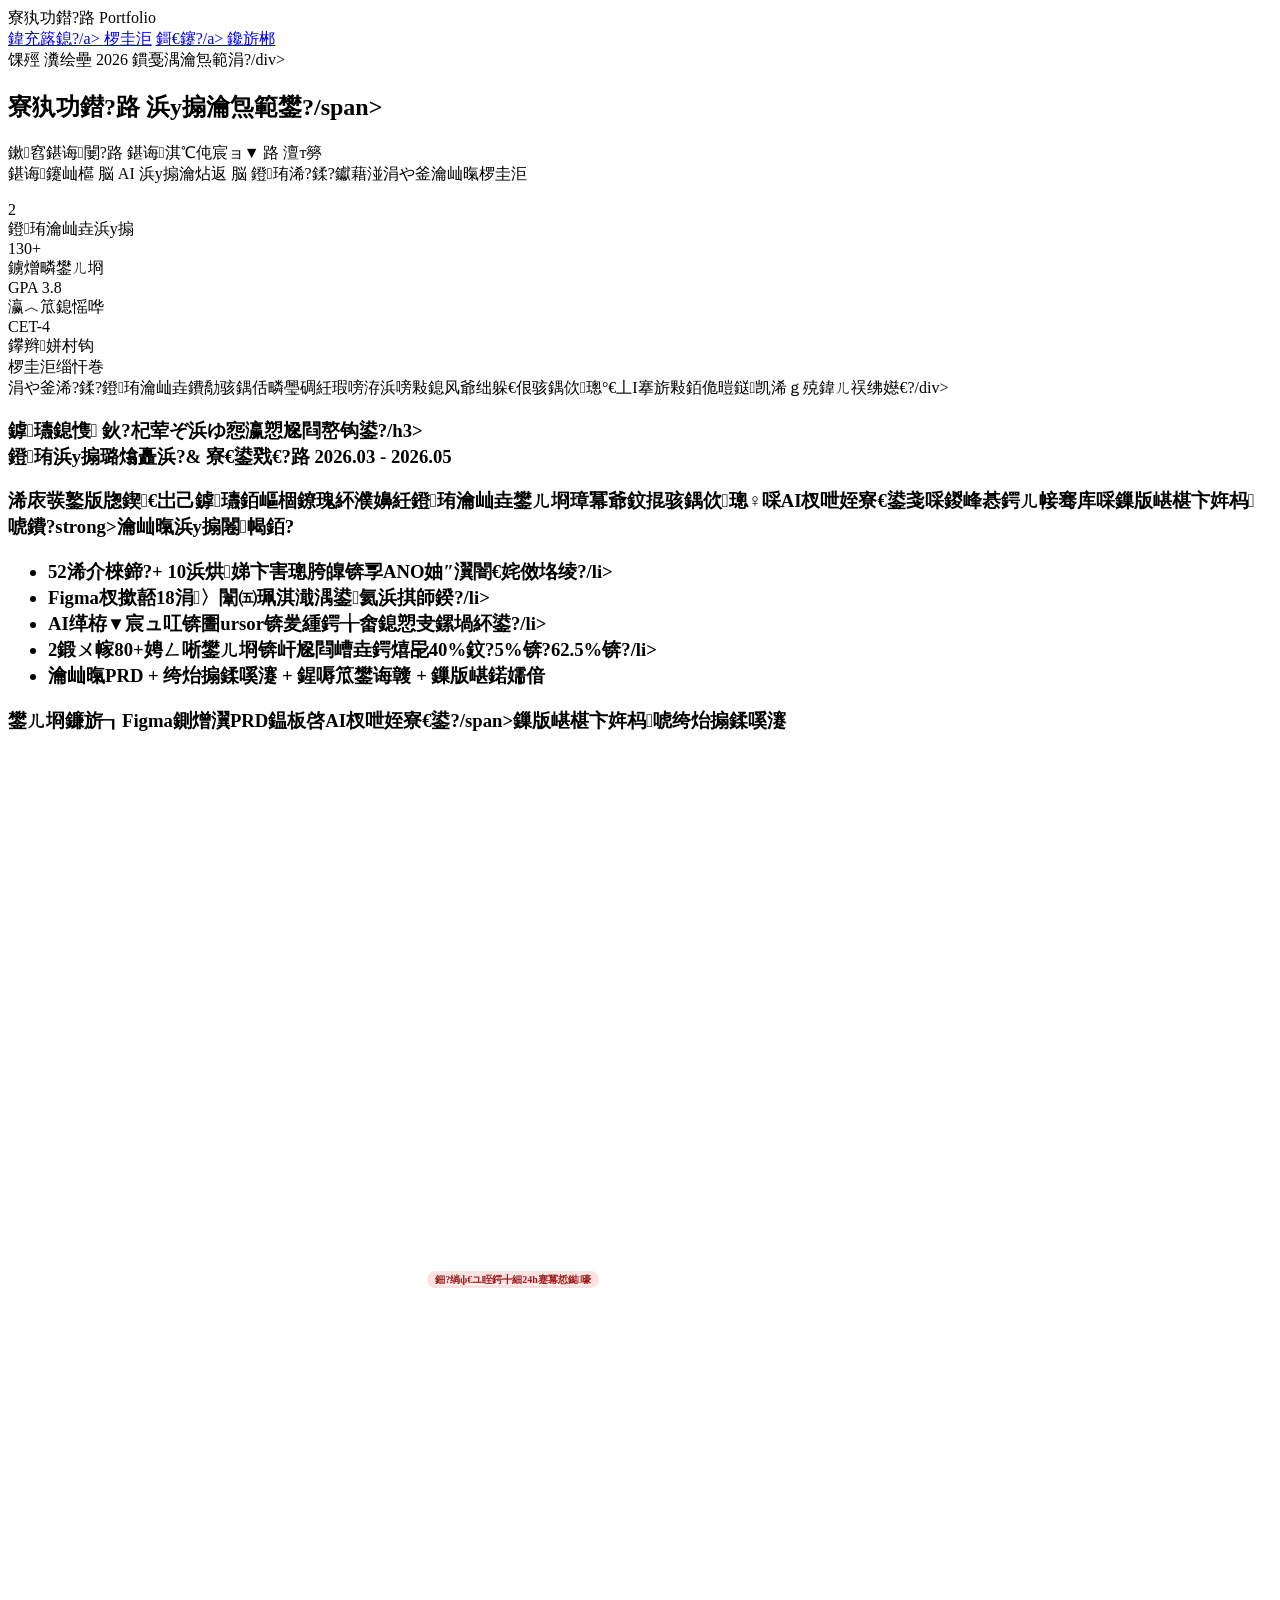
==== index.html @ b3fa6819 "Add index.html" ====
<!DOCTYPE html>
<html lang="zh-CN">
<head>
<meta charset="UTF-8">
<meta name="viewport" content="width=device-width, initial-scale=1.0">
<meta name="description" content="寮犱功鐟?路 浜у搧瀹炰範鐢熶綔鍝侀泦銆傚尰瀛︿俊鎭伐绋?脳 AI浜у搧瀹炶返锛氭惌瀛愭垚琛?+ 蹇冭娊涓や釜瀹屾暣椤圭洰銆? />
<title>寮犱功鐟?路 浜у搧浣滃搧闆?/title>
<style>
  :root {
    --c-primary: #4ECDC4;
    --c-primary-dark: #2B9E8F;
    --c-accent: #FF6B6B;
    --c-purple: #6C5CE7;
    --c-text: #1A1A2E;
    --c-muted: #6B7280;
    --c-bg: #FAFBFC;
    --c-white: #FFFFFF;
    --c-border: #E5E7EB;
    --c-card: #FFFFFF;
    --shadow-sm: 0 1px 3px rgba(0,0,0,.06);
    --shadow: 0 4px 20px rgba(0,0,0,.08);
    --shadow-lg: 0 12px 48px rgba(0,0,0,.12);
    --radius: 16px;
    --radius-sm: 10px;
    --font: "PingFang SC","Microsoft YaHei","Hiragino Sans GB",-apple-system,sans-serif;
    --max-w: 1040px;
  }
  * { margin:0; padding:0; box-sizing:border-box; }
  html { scroll-behavior:smooth; }
  body { font-family:var(--font); color:var(--c-text); background:var(--c-bg); line-height:1.6; }
  a { color:inherit; text-decoration:none; }

  /* ===== Nav ===== */
  nav {
    position:fixed; top:0; left:0; right:0; z-index:100;
    background:rgba(255,255,255,.85); backdrop-filter:blur(12px);
    border-bottom:1px solid var(--c-border);
  }
  .nav-inner {
    max-width:var(--max-w); margin:0 auto;
    display:flex; align-items:center; justify-content:space-between;
    padding:14px 24px;
  }
  .nav-brand { font-size:18px; font-weight:700; color:var(--c-primary-dark); }
  .nav-links { display:flex; gap:24px; font-size:14px; }
  .nav-links a { color:var(--c-muted); transition:color .2s; }
  .nav-links a:hover { color:var(--c-text); }

  /* ===== Hero ===== */
  .hero {
    padding:120px 24px 60px; text-align:center; max-width:var(--max-w); margin:0 auto;
  }
  .hero-badge {
    display:inline-block; background:#E8FAF6; color:var(--c-primary-dark);
    padding:4px 14px; border-radius:20px; font-size:13px; font-weight:500; margin-bottom:16px;
  }
  .hero h1 { font-size:40px; font-weight:800; letter-spacing:1px; }
  .hero h1 span { color:var(--c-primary-dark); }
  .hero .tagline { font-size:17px; color:var(--c-muted); margin-top:10px; max-width:560px; margin-inline:auto; }
  .hero-stats { display:flex; justify-content:center; gap:40px; margin-top:28px; flex-wrap:wrap; }
  .hero-stat { text-align:center; }
  .hero-stat .num { font-size:28px; font-weight:800; color:var(--c-primary-dark); }
  .hero-stat .label { font-size:12px; color:var(--c-muted); }

  /* ===== Section ===== */
  .section { max-width:var(--max-w); margin:0 auto; padding:40px 24px; }
  .section-title { font-size:26px; font-weight:800; margin-bottom:8px; }
  .section-sub { font-size:15px; color:var(--c-muted); margin-bottom:28px; }

  /* ===== Project Cards ===== */
  .project-card {
    background:var(--c-card); border-radius:var(--radius); box-shadow:var(--shadow);
    padding:36px; margin-bottom:36px; border:1px solid var(--c-border);
    display:grid; grid-template-columns:1fr 1fr; gap:32px; align-items:center;
  }
  .project-card.reverse { direction:rtl; }
  .project-card.reverse .project-text { direction:ltr; }
  .project-text h3 { font-size:22px; font-weight:700; margin-bottom:6px; }
  .project-text .role { font-size:13px; color:var(--c-muted); margin-bottom:14px; }
  .project-text .desc { font-size:14px; color:var(--c-text); margin-bottom:14px; line-height:1.7; }
  .project-text .highlights { list-style:none; }
  .project-text .highlights li {
    font-size:13px; margin-bottom:6px; padding-left:18px;
    position:relative; color:#444;
  }
  .project-text .highlights li::before { content:"鈻?; position:absolute; left:0; color:var(--c-primary); }

  .project-tags { display:flex; gap:6px; flex-wrap:wrap; margin-top:14px; }
  .tag {
    padding:3px 10px; border-radius:6px; font-size:11px; font-weight:500;
    background:#E8FAF6; color:var(--c-primary-dark);
  }
  .tag.purple { background:#F0EEFF; color:var(--c-purple); }

  /* ===== Project Visual (CSS Mockup) ===== */
  .project-visual {
    display:flex; justify-content:center; align-items:center;
  }
  /* Phone mockup */
  .phone {
    width:220px; height:440px; border-radius:28px;
    border:3px solid #333; background:#fff;
    position:relative; overflow:hidden;
    box-shadow:var(--shadow-lg);
  }
  .phone::before {
    content:""; position:absolute; top:8px; left:50%; transform:translateX(-50%);
    width:60px; height:6px; border-radius:3px; background:#333; z-index:2;
  }
  .phone-screen { padding:30px 16px 16px; height:100%; display:flex; flex-direction:column; }
  .phone-app-name { font-size:13px; font-weight:700; text-align:center; margin-bottom:10px; }
  .phone-card {
    background:#f5f5f5; border-radius:10px; padding:12px; margin-bottom:8px;
    font-size:10px; line-height:1.4;
  }
  .phone-card .ph-title { font-weight:700; font-size:11px; }
  .phone-card .ph-meta { color:#888; font-size:9px; }
  .phone-btn {
    display:block; width:100%; text-align:center; padding:8px; border-radius:8px;
    font-size:11px; font-weight:600; margin-top:6px;
    background:var(--c-primary); color:#fff;
  }
  .phone-btn.purple-bg { background:var(--c-purple); }

  /* 蹇冭娊 visual */
  .chat-mockup {
    width:280px; height:420px; border-radius:20px;
    border:2px solid #E5E7EB; background:#F9FAFB;
    padding:16px; overflow:hidden;
    box-shadow:var(--shadow-lg);
  }
  .chat-msg {
    max-width:80%; padding:8px 12px; border-radius:12px; font-size:11px;
    margin-bottom:8px; line-height:1.5;
  }
  .chat-msg.bot { background:#fff; border:1px solid #E5E7EB; border-bottom-left-radius:2px; }
  .chat-msg.user { background:var(--c-purple); color:#fff; margin-left:auto; border-bottom-right-radius:2px; }
  .chat-msg .bold { font-weight:600; }

  /* ===== Timeline ===== */
  .timeline { position:relative; padding-left:32px; }
  .timeline::before {
    content:""; position:absolute; left:8px; top:0; bottom:0;
    width:2px; background:var(--c-border);
  }
  .tl-item { position:relative; margin-bottom:24px; }
  .tl-item::before {
    content:""; position:absolute; left:-27px; top:4px;
    width:12px; height:12px; border-radius:50%;
    background:var(--c-primary); border:2px solid #fff;
    box-shadow:0 0 0 2px var(--c-primary);
  }
  .tl-item h4 { font-size:15px; font-weight:700; }
  .tl-item .tl-date { font-size:12px; color:var(--c-muted); }
  .tl-item p { font-size:13px; margin-top:4px; }

  /* ===== Skills Grid ===== */
  .skills-grid {
    display:grid; grid-template-columns:repeat(auto-fit, minmax(220px,1fr)); gap:16px;
  }
  .skill-card {
    background:var(--c-card); border-radius:var(--radius-sm); padding:20px;
    border:1px solid var(--c-border); box-shadow:var(--shadow-sm);
  }
  .skill-card h4 { font-size:14px; font-weight:700; margin-bottom:8px; }
  .skill-card p { font-size:12px; color:var(--c-muted); }

  /* ===== Contact ===== */
  .contact-bar {
    display:flex; justify-content:center; gap:32px; flex-wrap:wrap;
    padding:28px 24px; background:var(--c-white); border-radius:var(--radius);
    border:1px solid var(--c-border); box-shadow:var(--shadow-sm);
  }
  .contact-item { text-align:center; }
  .contact-item .icon { font-size:24px; margin-bottom:4px; }
  .contact-item .label { font-size:11px; color:var(--c-muted); }
  .contact-item .value { font-size:14px; font-weight:600; }

  /* ===== Footer ===== */
  footer {
    text-align:center; padding:40px 24px; color:var(--c-muted);
    font-size:13px; max-width:var(--max-w); margin:0 auto;
  }

  /* ===== Responsive ===== */
  @media (max-width:768px) {
    .hero h1 { font-size:28px; }
    .project-card { grid-template-columns:1fr; padding:24px; }
    .project-card.reverse { direction:ltr; }
    .phone, .chat-mockup { width:180px; height:360px; }
    .nav-links { gap:14px; font-size:13px; }
    .hero-stats { gap:20px; }
    .section-title { font-size:22px; }
  }

  /* Print */
  @media print {
    nav { position:static; }
    .hero { padding-top:20px; }
    .project-card { box-shadow:none; border:1px solid #ddd; break-inside:avoid; }
  }
</style>
</head>
<body>

<!-- ===== Nav ===== -->
<nav>
  <div class="nav-inner">
    <div class="nav-brand">寮犱功鐟?路 Portfolio</div>
    <div class="nav-links">
      <a href="#about">鍏充簬鎴?/a>
      <a href="#projects">椤圭洰</a>
      <a href="#skills">鎶€鑳?/a>
      <a href="#contact">鑱旂郴</a>
    </div>
  </div>
</nav>

<!-- ===== Hero ===== -->
<section class="hero" id="about">
  <div class="hero-badge">馃殌 瀵绘壘 2026 鏆戞湡瀹炰範涓?/div>
  <h1>寮犱功鐟?路 <span>浜у搧瀹炰範鐢?/span></h1>
  <p class="tagline">
    鏉窞鍖诲闄?路 鍖诲淇℃伅宸ョ▼ 路 澶т簩<br>
    鍖诲鑳屾櫙 脳 AI 浜у搧瀹炶返 脳 鐙珛浠?鍒?钀藉湴涓や釜瀹屾暣椤圭洰
  </p>
  <div class="hero-stats">
    <div class="hero-stat"><div class="num">2</div><div class="label">鐙珛瀹屾垚浜у搧</div></div>
    <div class="hero-stat"><div class="num">130+</div><div class="label">鐪熷疄鐢ㄦ埛</div></div>
    <div class="hero-stat"><div class="num">GPA 3.8</div><div class="label">瀛︿笟鎴愮哗</div></div>
    <div class="hero-stat"><div class="num">CET-4</div><div class="label">鑻辫姘村钩</div></div>
  </div>
</section>

<!-- ===== 椤圭洰缁忓巻 ===== -->
<section class="section" id="projects">
  <div class="section-title">椤圭洰缁忓巻</div>
  <div class="section-sub">涓や釜浠?鍒?鐙珛瀹屾垚鐨勪骇鍝佸疄璺碉紝瑕嗙洊浜嗙敤鎴风爺绌躲€佷骇鍝佽璁°€丄I搴旂敤銆佹暟鎹凯浠ｇ殑鍏ㄦ祦绋嬨€?/div>

  <!-- ===== 椤圭洰 1锛氭惌瀛愭垚琛?===== -->
  <div class="project-card">
    <div class="project-text">
      <h3>鎼瓙鎴愯 鈥?杞荤ぞ浜ゆ惌瀛愬尮閰嶅钩鍙?/h3>
      <div class="role">鐙珛浜у搧璐熻矗浜?& 寮€鍙戣€?路 2026.03 - 2026.05</div>
      <p class="desc">
        浠庡彂鐜版牎鍥€岀己鎼瓙銆嶇棝鐐瑰紑濮嬶紝鐙珛瀹屾垚鐢ㄦ埛璋冪爺鈫掍骇鍝佽璁♀啋AI杈呭姪寮€鍙戔啋鍐峰惎鍔ㄦ帹骞库啋鏁版嵁椹卞姩杩唬鐨?strong>瀹屾暣浜у搧闂幆</strong>銆?      </p>
      <ul class="highlights">
        <li>52浠介棶鍗?+ 10浜烘娣卞害璁胯皥锛孠ANO妯″瀷闇€姹傚垎绫?/li>
        <li>Figma杈撳嚭18涓〉闈㈤珮淇濈湡鍙氦浜掑師鍨?/li>
        <li>AI缂栫▼宸ュ叿锛圕ursor锛夎緟鍔╁畬鎴愬叏鏍堝紑鍙?/li>
        <li>2鍛ㄨ幏80+娉ㄥ唽鐢ㄦ埛锛屽尮閰嶆垚鍔熺巼40%鈫?5%锛?62.5%锛?/li>
        <li>瀹屾暣PRD + 绔炲搧鍒嗘瀽 + 鍟嗕笟鐢诲竷 + 鏁版嵁鍩嬬偣</li>
      </ul>
      <div class="project-tags">
        <span class="tag">鐢ㄦ埛鐮旂┒</span><span class="tag">Figma鍘熷瀷</span><span class="tag">PRD鎾板啓</span><span class="tag">AI杈呭姪寮€鍙?/span><span class="tag">鏁版嵁椹卞姩杩唬</span><span class="tag">绔炲搧鍒嗘瀽</span>
      </div>
      <a href="dacheng/index.html" style="display:inline-block;margin-top:14px;background:var(--c-primary);color:#fff;padding:8px 18px;border-radius:8px;font-size:13px;font-weight:600;">鏌ョ湅瀹屾暣浣滃搧闆?鈫?/a>
    </div>
    <div class="project-visual">
      <div class="phone">
        <div class="phone-screen">
          <div class="phone-app-name">馃彆 鎼瓙鎴愯</div>
          <div class="phone-card">
            <div class="ph-title">馃 鎷奸鎼瓙</div>
            <div class="ph-meta">闄勮繎缇庨閫熼厤 路 2/4浜?路 2km</div>
            <div class="phone-btn">鎶ュ悕鍙傚姞</div>
          </div>
          <div class="phone-card">
            <div class="ph-title">馃弮 杩愬姩鎼瓙</div>
            <div class="ph-meta">鍛ㄤ簲5km澶滆窇 路 3/5浜?路 1.5km</div>
            <div class="phone-btn">鎶ュ悕鍙傚姞</div>
          </div>
          <div class="phone-card">
            <div class="ph-title">馃摎 瀛︿範鎼瓙</div>
            <div class="ph-meta">鍥句功棣嗗懆鏈嚜涔?路 2/3浜?路 0.8km</div>
            <div class="phone-btn">鎶ュ悕鍙傚姞</div>
          </div>
        </div>
      </div>
    </div>
  </div>

  <!-- ===== 椤圭洰 2锛氬績鑺?===== -->
  <div class="project-card reverse">
    <div class="project-visual">
      <div class="chat-mockup">
        <div style="text-align:center;font-size:12px;font-weight:700;margin-bottom:10px;color:var(--c-purple);">馃尡 蹇冭娊 路 AI蹇冪悊闄即</div>
        <div class="chat-msg user">浠婂ぉ鑰冭瘯鑰冪牳浜嗭紝濂介毦杩?..</div>
        <div class="chat-msg bot"><span class="bold">鎴戝惉鍒颁綘鍟︺€?/span>鑰冭瘯娌¤€冨ソ纭疄璁╀汉娌抚銆備絾浣犵煡閬撳悧锛屾効鎰忔妸杩欑鎰熷彈璇村嚭鏉ワ紝鏈韩灏辨槸涓€绉嶅媷鏁€?/div>
        <div class="chat-msg user">鎰熻鐖稿浼氬け鏈?/div>
        <div class="chat-msg bot">鎴戠悊瑙ｄ綘鐨勬媴蹇冦€傛垨璁稿彲浠ヨ瘯璇曗€斺€旈€変竴涓綘瑙夊緱濂藉紑鍙ｇ殑鏃跺埢锛屽潶璇氬湴璇?鎴戣繖娆℃病鑰冨ソ锛屼絾鎴戝凡缁忓湪鍒嗘瀽浜?銆?/div>
        <div style="text-align:center;margin-top:8px;">
          <span style="font-size:10px;background:#FEE2E2;color:#991B1B;padding:3px 8px;border-radius:10px;">鈿?绱ф€ユ眰鍔╋細24h蹇冪悊鐑嚎</span>
        </div>
        <div style="text-align:center;margin-top:8px;display:flex;gap:4px;justify-content:center;">
          <span style="font-size:18px;">馃槉</span><span style="font-size:18px;">馃槓</span><span style="font-size:18px;">馃槩</span><span style="font-size:18px;">馃槨</span><span style="font-size:18px;">馃槾</span>
        </div>
      </div>
    </div>
    <div class="project-text" style="direction:ltr;">
      <h3>蹇冭娊 鈥?瀛︾敓AI蹇冪悊闄即鍔╂墜</h3>
      <div class="role">鐙珛浜у搧璐熻矗浜?& 寮€鍙戣€?路 2025.11 - 2026.01</div>
      <p class="desc">
        闈㈠悜闈掑皯骞寸殑<strong>蹇冪悊鍋ュ悍鍨傜被AI浜у搧</strong>锛屼粠浜у搧瀹氫綅鍒版妧鏈灦鏋勭嫭绔嬪畬鎴愩€傛牳蹇冨叧娉ˋI瀹夊叏瀵归綈鍜岀敤鎴峰垎灞傝璁°€?      </p>
      <ul class="highlights">
        <li>涓夊勾榫勬锛堝皬瀛?鍒濅腑/楂樹腑锛夊樊寮傚寲AI浜烘牸涓庡洖澶嶇瓥鐣?/li>
        <li>鍥涚骇鍗辨満鍒嗙骇鏈哄埗锛堟棤椋庨櫓鈫掑叧娉ㄢ啋骞查鈫掑嵄鎬ワ級</li>
        <li>浣撶郴鍖朠rompt Engineering锛?0+鍦烘櫙妯℃澘+瀹夊叏鎶ゆ爮</li>
        <li>鎯呯华鎵撳崱鈫扖anvas瓒嬪娍鍙鍖栤啋鍛煎惛寮曞瀹屾暣闂幆</li>
        <li>React+TS+Express+Node.js+LLM API鍏ㄦ爤瀹炵幇</li>
      </ul>
      <div class="project-tags">
        <span class="tag purple">AI蹇冪悊鍋ュ悍</span><span class="tag purple">Prompt Engineering</span><span class="tag purple">瀹夊叏瀵归綈</span><span class="tag purple">鐢ㄦ埛鍒嗗眰</span><span class="tag purple">鍏ㄦ爤寮€鍙?/span>
      </div>
      <a href="xinya.html" style="display:inline-block;margin-top:14px;background:var(--c-purple);color:#fff;padding:8px 18px;border-radius:8px;font-size:13px;font-weight:600;">鏌ョ湅瀹屾暣浣滃搧闆?鈫?/a>
    </div>
  </div>
</section>

<!-- ===== 浜у搧鎬濈淮 ===== -->
<section class="section">
  <div class="section-title">浜у搧鏂规硶璁?/div>
  <div class="section-sub">浠庝袱涓」鐩腑娌夋穩鍑虹殑浜у搧宸ヤ綔鏂瑰紡</div>
  <div class="timeline">
    <div class="tl-item">
      <h4>闇€姹傚彂鐜颁笌楠岃瘉</h4>
      <span class="tl-date">涓嶅仛鎷嶈剳琚嬬殑鍔熻兘</span>
      <p>闂嵎璋冪爺 + 娣卞害璁胯皥 + KANO妯″瀷鍒嗙被 鈫?鍖哄垎鍩烘湰鍨?鏈熸湜鍨?鍏村鍨嬮渶姹?鈫?纭畾浼樺厛绾с€備袱涓」鐩兘閬靛惊浜嗚繖濂楁祦绋嬨€?/p>
    </div>
    <div class="tl-item">
      <h4>鍘熷瀷璁捐涓庢枃妗?/h4>
      <span class="tl-date">璁╂兂娉曞彲琚湅瑙佸拰璁ㄨ</span>
      <p>Figma 楂樹繚鐪熷彲浜や簰鍘熷瀷 + 瀹屾暣PRD锛堝姛鑳借杩?浜や簰瑙勫垯/寮傚父娴佺▼/鍩嬬偣鏂规/楠屾敹鏍囧噯锛夆啋 纭繚璁捐鎰忓浘鑳借寮€鍙戝洟闃熷噯纭悊瑙ｃ€?/p>
    </div>
    <div class="tl-item">
      <h4>AI 鍗忓悓寮€鍙?/h4>
      <span class="tl-date">闇€姹傜簿搴﹀喅瀹欰I浜у嚭璐ㄩ噺</span>
      <p>鐢?Cursor 杈呭姪鍏ㄦ爤寮€鍙戠殑缁忛獙璁╂垜娣卞埢鐞嗚В浜嗐€岄渶姹傛弿杩扮簿纭害 鈫?寮€鍙戜骇鍑鸿川閲忋€嶇殑鍥犳灉鍏崇郴鈥斺€旇繖鏈川涓婃槸PM涓庡伐绋嬪笀娌熼€氱殑璁粌銆?/p>
    </div>
    <div class="tl-item">
      <h4>鏁版嵁椹卞姩杩唬</h4>
      <span class="tl-date">鐢ㄦ暟瀛楅獙璇佸亣璁撅紝鑰岄潪鎰熻</span>
      <p>瀹氫箟鏍稿績鎸囨爣 鈫?鍩嬬偣杩借釜 鈫?鍒嗘瀽杞寲婕忔枟 鈫?鎻愬嚭鍋囪 鈫?涓婄嚎楠岃瘉 鈫?澶嶇洏銆傛惌瀛愭垚琛屽尮閰嶇巼40%鈫?5%灏辨槸杩欎釜闂幆鐨勭粨鏋溿€?/p>
    </div>
  </div>
</section>

<!-- ===== 鎶€鑳?===== -->
<section class="section" id="skills">
  <div class="section-title">鎶€鑳戒笌宸ュ叿</div>
  <div class="skills-grid">
    <div class="skill-card">
      <h4>馃帹 浜у搧璁捐</h4>
      <p>Figma锛?8椤甸珮淇濈湡鍘熷瀷锛夈€佷俊鎭灦鏋勩€佺敤鎴锋祦绋嬪浘銆丳RD鎾板啓锛?2绔犺鑼冪粨鏋勶級</p>
    </div>
    <div class="skill-card">
      <h4>馃攳 鐢ㄦ埛鐮旂┒</h4>
      <p>闂嵎璁捐涓庡垎鏋愩€佸崐缁撴瀯鍖栬璋堛€並ANO闇€姹傚垎绫汇€佺敤鎴风敾鍍忔瀯寤恒€佺珵鍝佸垎鏋?/p>
    </div>
    <div class="skill-card">
      <h4>馃 AI 宸ュ叿</h4>
      <p>Cursor 鍏ㄦ爤寮€鍙戙€丳rompt Engineering锛堜綋绯诲寲璁捐+瀹夊叏鎶ゆ爮+鍦烘櫙妯℃澘锛夈€佸ぇ妯″瀷搴旂敤钀藉湴</p>
    </div>
    <div class="skill-card">
      <h4>馃搳 鏁版嵁鍒嗘瀽</h4>
      <p>Excel 鏁版嵁閫忚琛?VLOOKUP銆丼QL鍩虹锛圫ELECT/JOIN/GROUP BY锛夈€佽浆鍖栨紡鏂楀垎鏋?/p>
    </div>
    <div class="skill-card">
      <h4>馃捇 寮€鍙戣鐭?/h4>
      <p>HTML/CSS/JS銆丷eact+TypeScript銆丯ode.js銆丳ython(FastAPI)銆丼QLAlchemy</p>
    </div>
    <div class="skill-card">
      <h4>馃彞 鍖荤枟璁ょ煡</h4>
      <p>鐔熸倝浜掕仈缃戝尰鐤椾骇鍝佺煩闃碉紙灏忚嵎鍋ュ悍銆佷含涓滃仴搴枫€佷竵棣欏尰鐢燂級锛屼簡瑙ｅ湪绾块棶璇婁笌浜掕仈缃戝尰闄㈣繍钀?/p>
    </div>
  </div>
</section>

<!-- ===== 绔炶禌涓庡椤?===== -->
<section class="section">
  <div class="section-title">绔炶禌涓庤崳瑾?/div>
  <div style="display:grid;grid-template-columns:repeat(auto-fit,minmax(280px,1fr));gap:16px;">
    <div style="background:var(--c-white);border:1px solid var(--c-border);border-radius:var(--radius-sm);padding:20px;box-shadow:var(--shadow-sm);">
      <div style="font-size:13px;color:var(--c-primary-dark);font-weight:600;margin-bottom:4px;">馃弳 浜岀瓑濂?/div>
      <div style="font-size:15px;font-weight:700;">绗笁灞婇噺瀛愪俊鎭妧鏈笌搴旂敤鍒涙柊澶ц禌</div>
      <div style="font-size:12px;color:var(--c-muted);margin-top:4px;">璧涢亾锛氬熀浜庣浉骞插厜閲忓瓙璁＄畻鏈虹殑鏁板寤烘ā鍒涙柊璧?/div>
    </div>
    <div style="background:var(--c-white);border:1px solid var(--c-border);border-radius:var(--radius-sm);padding:20px;box-shadow:var(--shadow-sm);">
      <div style="font-size:13px;color:var(--c-primary-dark);font-weight:600;margin-bottom:4px;">馃帗 鏍′笁绛夊瀛﹂噾</div>
      <div style="font-size:15px;font-weight:700;">鏉窞鍖诲闄?2024-2025 瀛﹀勾</div>
      <div style="font-size:12px;color:var(--c-muted);margin-top:4px;">GPA 3.8/5.0</div>
    </div>
    <div style="background:var(--c-white);border:1px solid var(--c-border);border-radius:var(--radius-sm);padding:20px;box-shadow:var(--shadow-sm);">
      <div style="font-size:13px;color:var(--c-primary-dark);font-weight:600;margin-bottom:4px;">馃摚 瀹ｄ紶绉瀬鍒嗗瓙</div>
      <div style="font-size:15px;font-weight:700;">鏉窞鍖诲闄?2024-2025 瀛﹀勾</div>
      <div style="font-size:12px;color:var(--c-muted);margin-top:4px;">鏍″洯瀹ｄ紶涓庢椿鍔ㄧ粍缁?/div>
    </div>
  </div>
</section>

<!-- ===== 鑱旂郴 ===== -->
<section class="section" id="contact">
  <div class="section-title">鑱旂郴鏂瑰紡</div>
  <div class="contact-bar">
    <div class="contact-item">
      <div class="icon">馃摟</div>
      <div class="label">閭</div>
      <div class="value">15968119744@163.com</div>
    </div>
    <div class="contact-item">
      <div class="icon">馃摫</div>
      <div class="label">鐢佃瘽</div>
      <div class="value">15968119744</div>
    </div>
    <div class="contact-item">
      <div class="icon">馃搷</div>
      <div class="label">鎵€鍦ㄥ湴</div>
      <div class="value">鏉窞锛堝彲鍖椾含/娣卞湷/涓婃捣锛?/div>
    </div>
    <div class="contact-item">
      <div class="icon">馃帗</div>
      <div class="label">瀛︽牎</div>
      <div class="value">鏉窞鍖诲闄?/div>
    </div>
  </div>
</section>

<footer>
  <p>寮犱功鐟?路 鏉窞鍖诲闄?鍖诲淇℃伅宸ョ▼ 路 2024绾?/p>
  <p style="margin-top:4px;">鏈〉闈㈠嵆浣滃搧闆嗏€斺€斾袱涓」鐩潎涓虹嫭绔嬩粠0鍒?瀹屾垚锛屾杩庨潰璇曟椂娣卞叆浜嗚В缁嗚妭銆?/p>
</footer>

</body>
</html>
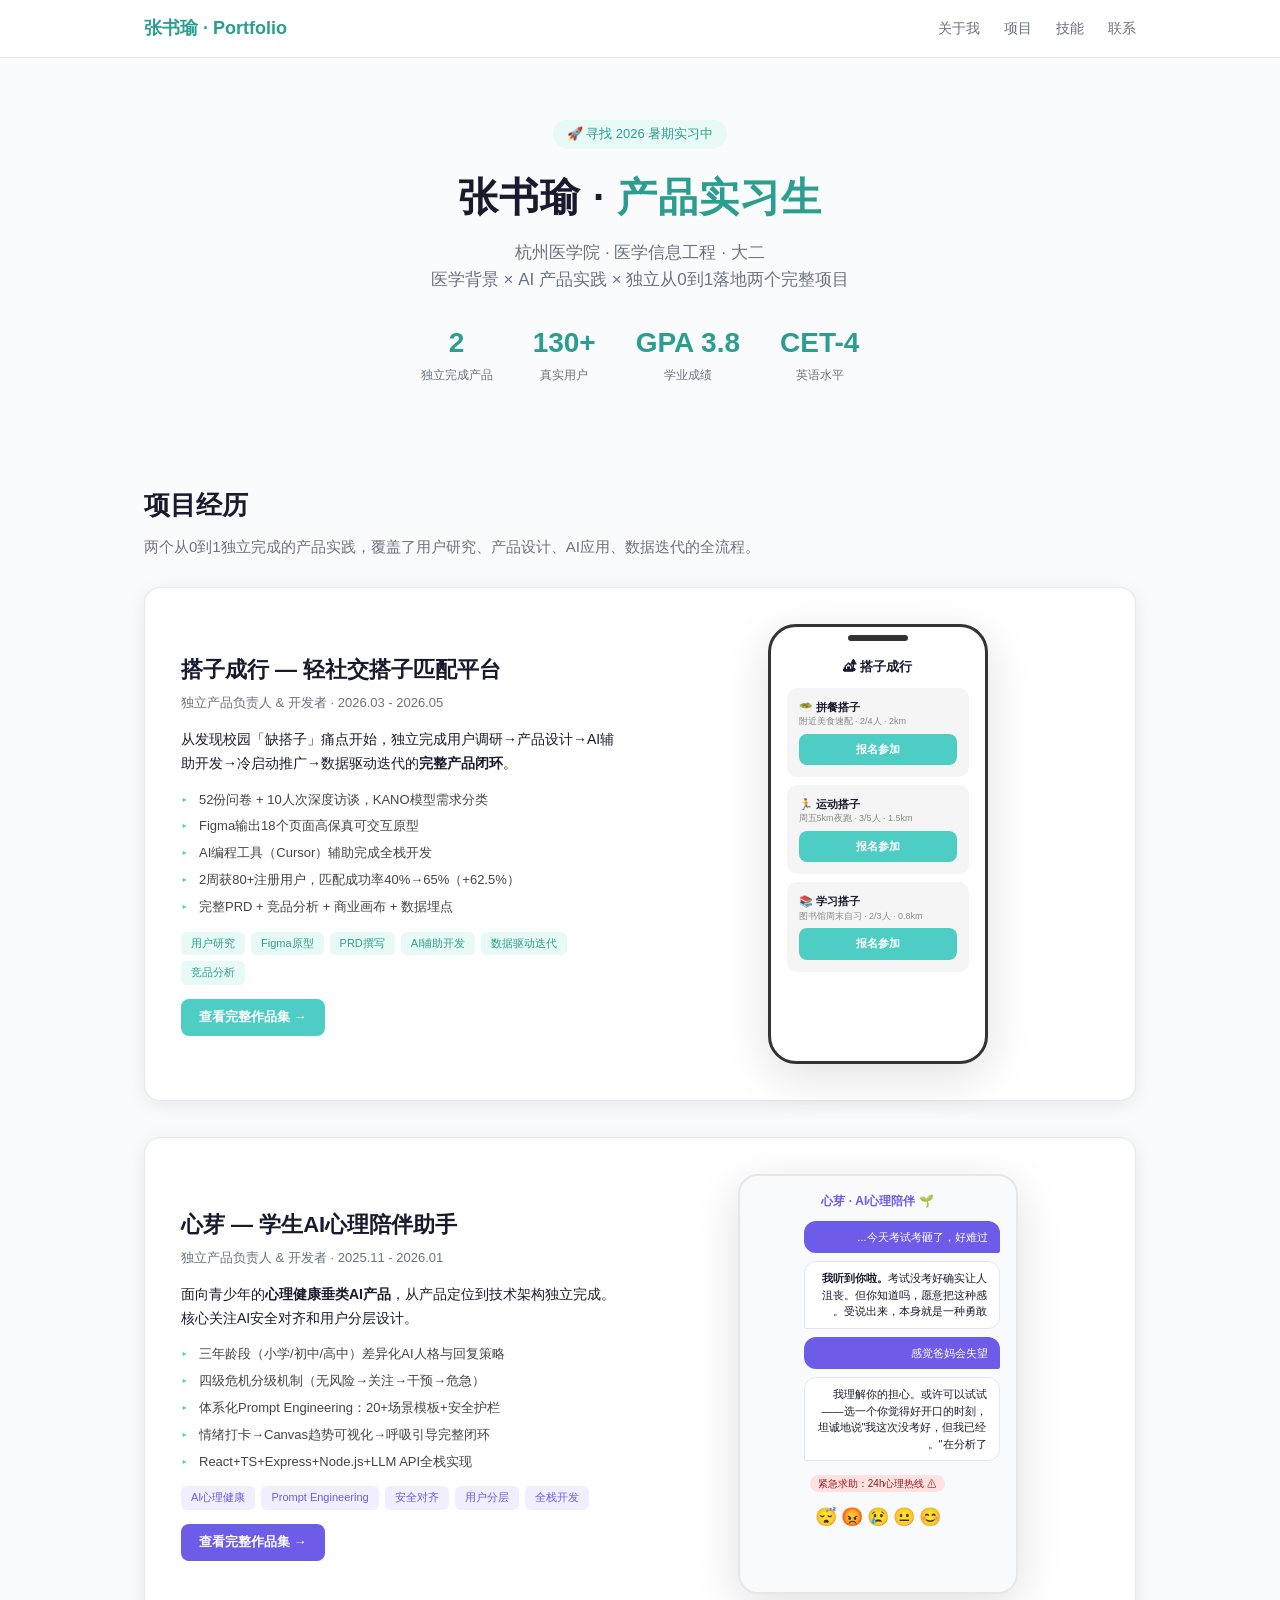
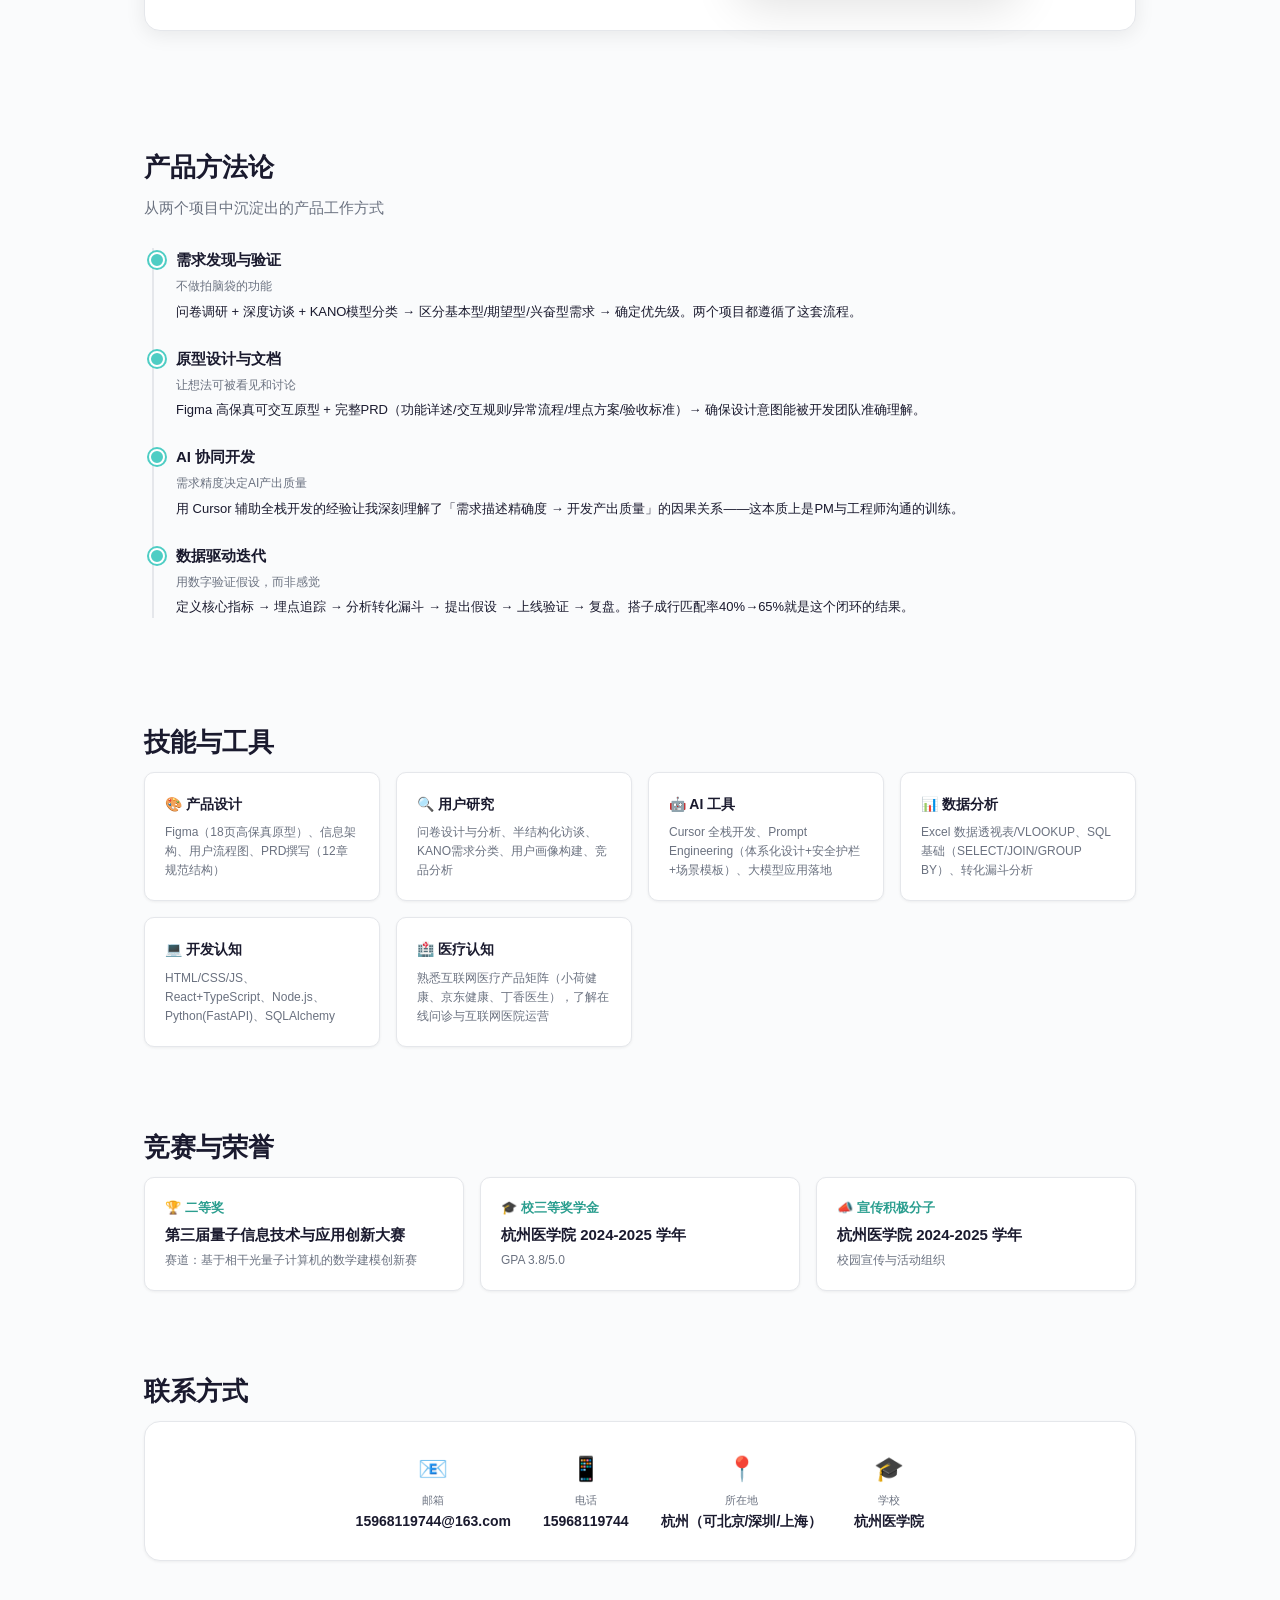
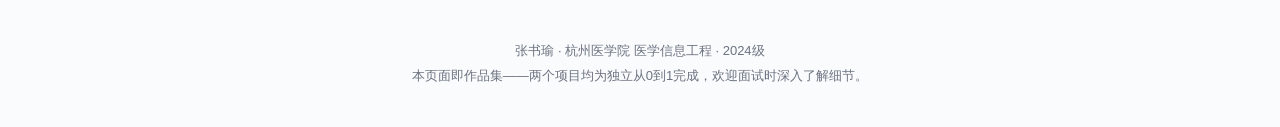
==== commit e116a703: "Fix encoding" ====
--- a/index.html
+++ b/index.html
@@ -3,8 +3,8 @@
 <head>
 <meta charset="UTF-8">
 <meta name="viewport" content="width=device-width, initial-scale=1.0">
-<meta name="description" content="寮犱功鐟?路 浜у搧瀹炰範鐢熶綔鍝侀泦銆傚尰瀛︿俊鎭伐绋?脳 AI浜у搧瀹炶返锛氭惌瀛愭垚琛?+ 蹇冭娊涓や釜瀹屾暣椤圭洰銆? />
-<title>寮犱功鐟?路 浜у搧浣滃搧闆?/title>
+<meta name="description" content="张书瑜 · 产品实习生作品集。医学信息工程 × AI产品实践：搭子成行 + 心芽两个完整项目。" />
+<title>张书瑜 · 产品作品集</title>
 <style>
   :root {
     --c-primary: #4ECDC4;
@@ -83,7 +83,7 @@
     font-size:13px; margin-bottom:6px; padding-left:18px;
     position:relative; color:#444;
   }
-  .project-text .highlights li::before { content:"鈻?; position:absolute; left:0; color:var(--c-primary); }
+  .project-text .highlights li::before { content:"▸"; position:absolute; left:0; color:var(--c-primary); }
 
   .project-tags { display:flex; gap:6px; flex-wrap:wrap; margin-top:14px; }
   .tag {
@@ -122,7 +122,7 @@
   }
   .phone-btn.purple-bg { background:var(--c-purple); }
 
-  /* 蹇冭娊 visual */
+  /* 心芽 visual */
   .chat-mockup {
     width:280px; height:420px; border-radius:20px;
     border:2px solid #E5E7EB; background:#F9FAFB;
@@ -206,228 +206,230 @@
 <!-- ===== Nav ===== -->
 <nav>
   <div class="nav-inner">
-    <div class="nav-brand">寮犱功鐟?路 Portfolio</div>
+    <div class="nav-brand">张书瑜 · Portfolio</div>
     <div class="nav-links">
-      <a href="#about">鍏充簬鎴?/a>
-      <a href="#projects">椤圭洰</a>
-      <a href="#skills">鎶€鑳?/a>
-      <a href="#contact">鑱旂郴</a>
+      <a href="#about">关于我</a>
+      <a href="#projects">项目</a>
+      <a href="#skills">技能</a>
+      <a href="#contact">联系</a>
     </div>
   </div>
 </nav>
 
 <!-- ===== Hero ===== -->
 <section class="hero" id="about">
-  <div class="hero-badge">馃殌 瀵绘壘 2026 鏆戞湡瀹炰範涓?/div>
-  <h1>寮犱功鐟?路 <span>浜у搧瀹炰範鐢?/span></h1>
+  <div class="hero-badge">🚀 寻找 2026 暑期实习中</div>
+  <h1>张书瑜 · <span>产品实习生</span></h1>
   <p class="tagline">
-    鏉窞鍖诲闄?路 鍖诲淇℃伅宸ョ▼ 路 澶т簩<br>
-    鍖诲鑳屾櫙 脳 AI 浜у搧瀹炶返 脳 鐙珛浠?鍒?钀藉湴涓や釜瀹屾暣椤圭洰
+    杭州医学院 · 医学信息工程 · 大二<br>
+    医学背景 × AI 产品实践 × 独立从0到1落地两个完整项目
   </p>
   <div class="hero-stats">
-    <div class="hero-stat"><div class="num">2</div><div class="label">鐙珛瀹屾垚浜у搧</div></div>
-    <div class="hero-stat"><div class="num">130+</div><div class="label">鐪熷疄鐢ㄦ埛</div></div>
-    <div class="hero-stat"><div class="num">GPA 3.8</div><div class="label">瀛︿笟鎴愮哗</div></div>
-    <div class="hero-stat"><div class="num">CET-4</div><div class="label">鑻辫姘村钩</div></div>
-  </div>
-</section>
-
-<!-- ===== 椤圭洰缁忓巻 ===== -->
+    <div class="hero-stat"><div class="num">2</div><div class="label">独立完成产品</div></div>
+    <div class="hero-stat"><div class="num">130+</div><div class="label">真实用户</div></div>
+    <div class="hero-stat"><div class="num">GPA 3.8</div><div class="label">学业成绩</div></div>
+    <div class="hero-stat"><div class="num">CET-4</div><div class="label">英语水平</div></div>
+  </div>
+</section>
+
+<!-- ===== 项目经历 ===== -->
 <section class="section" id="projects">
-  <div class="section-title">椤圭洰缁忓巻</div>
-  <div class="section-sub">涓や釜浠?鍒?鐙珛瀹屾垚鐨勪骇鍝佸疄璺碉紝瑕嗙洊浜嗙敤鎴风爺绌躲€佷骇鍝佽璁°€丄I搴旂敤銆佹暟鎹凯浠ｇ殑鍏ㄦ祦绋嬨€?/div>
-
-  <!-- ===== 椤圭洰 1锛氭惌瀛愭垚琛?===== -->
+  <div class="section-title">项目经历</div>
+  <div class="section-sub">两个从0到1独立完成的产品实践，覆盖了用户研究、产品设计、AI应用、数据迭代的全流程。</div>
+
+  <!-- ===== 项目 1：搭子成行 ===== -->
   <div class="project-card">
     <div class="project-text">
-      <h3>鎼瓙鎴愯 鈥?杞荤ぞ浜ゆ惌瀛愬尮閰嶅钩鍙?/h3>
-      <div class="role">鐙珛浜у搧璐熻矗浜?& 寮€鍙戣€?路 2026.03 - 2026.05</div>
+      <h3>搭子成行 — 轻社交搭子匹配平台</h3>
+      <div class="role">独立产品负责人 & 开发者 · 2026.03 - 2026.05</div>
       <p class="desc">
-        浠庡彂鐜版牎鍥€岀己鎼瓙銆嶇棝鐐瑰紑濮嬶紝鐙珛瀹屾垚鐢ㄦ埛璋冪爺鈫掍骇鍝佽璁♀啋AI杈呭姪寮€鍙戔啋鍐峰惎鍔ㄦ帹骞库啋鏁版嵁椹卞姩杩唬鐨?strong>瀹屾暣浜у搧闂幆</strong>銆?      </p>
+        从发现校园「缺搭子」痛点开始，独立完成用户调研→产品设计→AI辅助开发→冷启动推广→数据驱动迭代的<strong>完整产品闭环</strong>。
+      </p>
       <ul class="highlights">
-        <li>52浠介棶鍗?+ 10浜烘娣卞害璁胯皥锛孠ANO妯″瀷闇€姹傚垎绫?/li>
-        <li>Figma杈撳嚭18涓〉闈㈤珮淇濈湡鍙氦浜掑師鍨?/li>
-        <li>AI缂栫▼宸ュ叿锛圕ursor锛夎緟鍔╁畬鎴愬叏鏍堝紑鍙?/li>
-        <li>2鍛ㄨ幏80+娉ㄥ唽鐢ㄦ埛锛屽尮閰嶆垚鍔熺巼40%鈫?5%锛?62.5%锛?/li>
-        <li>瀹屾暣PRD + 绔炲搧鍒嗘瀽 + 鍟嗕笟鐢诲竷 + 鏁版嵁鍩嬬偣</li>
+        <li>52份问卷 + 10人次深度访谈，KANO模型需求分类</li>
+        <li>Figma输出18个页面高保真可交互原型</li>
+        <li>AI编程工具（Cursor）辅助完成全栈开发</li>
+        <li>2周获80+注册用户，匹配成功率40%→65%（+62.5%）</li>
+        <li>完整PRD + 竞品分析 + 商业画布 + 数据埋点</li>
       </ul>
       <div class="project-tags">
-        <span class="tag">鐢ㄦ埛鐮旂┒</span><span class="tag">Figma鍘熷瀷</span><span class="tag">PRD鎾板啓</span><span class="tag">AI杈呭姪寮€鍙?/span><span class="tag">鏁版嵁椹卞姩杩唬</span><span class="tag">绔炲搧鍒嗘瀽</span>
+        <span class="tag">用户研究</span><span class="tag">Figma原型</span><span class="tag">PRD撰写</span><span class="tag">AI辅助开发</span><span class="tag">数据驱动迭代</span><span class="tag">竞品分析</span>
       </div>
-      <a href="dacheng/index.html" style="display:inline-block;margin-top:14px;background:var(--c-primary);color:#fff;padding:8px 18px;border-radius:8px;font-size:13px;font-weight:600;">鏌ョ湅瀹屾暣浣滃搧闆?鈫?/a>
+      <a href="dacheng/index.html" style="display:inline-block;margin-top:14px;background:var(--c-primary);color:#fff;padding:8px 18px;border-radius:8px;font-size:13px;font-weight:600;">查看完整作品集 →</a>
     </div>
     <div class="project-visual">
       <div class="phone">
         <div class="phone-screen">
-          <div class="phone-app-name">馃彆 鎼瓙鎴愯</div>
+          <div class="phone-app-name">🏕 搭子成行</div>
           <div class="phone-card">
-            <div class="ph-title">馃 鎷奸鎼瓙</div>
-            <div class="ph-meta">闄勮繎缇庨閫熼厤 路 2/4浜?路 2km</div>
-            <div class="phone-btn">鎶ュ悕鍙傚姞</div>
+            <div class="ph-title">🥗 拼餐搭子</div>
+            <div class="ph-meta">附近美食速配 · 2/4人 · 2km</div>
+            <div class="phone-btn">报名参加</div>
           </div>
           <div class="phone-card">
-            <div class="ph-title">馃弮 杩愬姩鎼瓙</div>
-            <div class="ph-meta">鍛ㄤ簲5km澶滆窇 路 3/5浜?路 1.5km</div>
-            <div class="phone-btn">鎶ュ悕鍙傚姞</div>
+            <div class="ph-title">🏃 运动搭子</div>
+            <div class="ph-meta">周五5km夜跑 · 3/5人 · 1.5km</div>
+            <div class="phone-btn">报名参加</div>
           </div>
           <div class="phone-card">
-            <div class="ph-title">馃摎 瀛︿範鎼瓙</div>
-            <div class="ph-meta">鍥句功棣嗗懆鏈嚜涔?路 2/3浜?路 0.8km</div>
-            <div class="phone-btn">鎶ュ悕鍙傚姞</div>
+            <div class="ph-title">📚 学习搭子</div>
+            <div class="ph-meta">图书馆周末自习 · 2/3人 · 0.8km</div>
+            <div class="phone-btn">报名参加</div>
           </div>
         </div>
       </div>
     </div>
   </div>
 
-  <!-- ===== 椤圭洰 2锛氬績鑺?===== -->
+  <!-- ===== 项目 2：心芽 ===== -->
   <div class="project-card reverse">
     <div class="project-visual">
       <div class="chat-mockup">
-        <div style="text-align:center;font-size:12px;font-weight:700;margin-bottom:10px;color:var(--c-purple);">馃尡 蹇冭娊 路 AI蹇冪悊闄即</div>
-        <div class="chat-msg user">浠婂ぉ鑰冭瘯鑰冪牳浜嗭紝濂介毦杩?..</div>
-        <div class="chat-msg bot"><span class="bold">鎴戝惉鍒颁綘鍟︺€?/span>鑰冭瘯娌¤€冨ソ纭疄璁╀汉娌抚銆備絾浣犵煡閬撳悧锛屾効鎰忔妸杩欑鎰熷彈璇村嚭鏉ワ紝鏈韩灏辨槸涓€绉嶅媷鏁€?/div>
-        <div class="chat-msg user">鎰熻鐖稿浼氬け鏈?/div>
-        <div class="chat-msg bot">鎴戠悊瑙ｄ綘鐨勬媴蹇冦€傛垨璁稿彲浠ヨ瘯璇曗€斺€旈€変竴涓綘瑙夊緱濂藉紑鍙ｇ殑鏃跺埢锛屽潶璇氬湴璇?鎴戣繖娆℃病鑰冨ソ锛屼絾鎴戝凡缁忓湪鍒嗘瀽浜?銆?/div>
+        <div style="text-align:center;font-size:12px;font-weight:700;margin-bottom:10px;color:var(--c-purple);">🌱 心芽 · AI心理陪伴</div>
+        <div class="chat-msg user">今天考试考砸了，好难过...</div>
+        <div class="chat-msg bot"><span class="bold">我听到你啦。</span>考试没考好确实让人沮丧。但你知道吗，愿意把这种感受说出来，本身就是一种勇敢。</div>
+        <div class="chat-msg user">感觉爸妈会失望</div>
+        <div class="chat-msg bot">我理解你的担心。或许可以试试——选一个你觉得好开口的时刻，坦诚地说"我这次没考好，但我已经在分析了"。</div>
         <div style="text-align:center;margin-top:8px;">
-          <span style="font-size:10px;background:#FEE2E2;color:#991B1B;padding:3px 8px;border-radius:10px;">鈿?绱ф€ユ眰鍔╋細24h蹇冪悊鐑嚎</span>
+          <span style="font-size:10px;background:#FEE2E2;color:#991B1B;padding:3px 8px;border-radius:10px;">⚠ 紧急求助：24h心理热线</span>
         </div>
         <div style="text-align:center;margin-top:8px;display:flex;gap:4px;justify-content:center;">
-          <span style="font-size:18px;">馃槉</span><span style="font-size:18px;">馃槓</span><span style="font-size:18px;">馃槩</span><span style="font-size:18px;">馃槨</span><span style="font-size:18px;">馃槾</span>
+          <span style="font-size:18px;">😊</span><span style="font-size:18px;">😐</span><span style="font-size:18px;">😢</span><span style="font-size:18px;">😡</span><span style="font-size:18px;">😴</span>
         </div>
       </div>
     </div>
     <div class="project-text" style="direction:ltr;">
-      <h3>蹇冭娊 鈥?瀛︾敓AI蹇冪悊闄即鍔╂墜</h3>
-      <div class="role">鐙珛浜у搧璐熻矗浜?& 寮€鍙戣€?路 2025.11 - 2026.01</div>
+      <h3>心芽 — 学生AI心理陪伴助手</h3>
+      <div class="role">独立产品负责人 & 开发者 · 2025.11 - 2026.01</div>
       <p class="desc">
-        闈㈠悜闈掑皯骞寸殑<strong>蹇冪悊鍋ュ悍鍨傜被AI浜у搧</strong>锛屼粠浜у搧瀹氫綅鍒版妧鏈灦鏋勭嫭绔嬪畬鎴愩€傛牳蹇冨叧娉ˋI瀹夊叏瀵归綈鍜岀敤鎴峰垎灞傝璁°€?      </p>
+        面向青少年的<strong>心理健康垂类AI产品</strong>，从产品定位到技术架构独立完成。核心关注AI安全对齐和用户分层设计。
+      </p>
       <ul class="highlights">
-        <li>涓夊勾榫勬锛堝皬瀛?鍒濅腑/楂樹腑锛夊樊寮傚寲AI浜烘牸涓庡洖澶嶇瓥鐣?/li>
-        <li>鍥涚骇鍗辨満鍒嗙骇鏈哄埗锛堟棤椋庨櫓鈫掑叧娉ㄢ啋骞查鈫掑嵄鎬ワ級</li>
-        <li>浣撶郴鍖朠rompt Engineering锛?0+鍦烘櫙妯℃澘+瀹夊叏鎶ゆ爮</li>
-        <li>鎯呯华鎵撳崱鈫扖anvas瓒嬪娍鍙鍖栤啋鍛煎惛寮曞瀹屾暣闂幆</li>
-        <li>React+TS+Express+Node.js+LLM API鍏ㄦ爤瀹炵幇</li>
+        <li>三年龄段（小学/初中/高中）差异化AI人格与回复策略</li>
+        <li>四级危机分级机制（无风险→关注→干预→危急）</li>
+        <li>体系化Prompt Engineering：20+场景模板+安全护栏</li>
+        <li>情绪打卡→Canvas趋势可视化→呼吸引导完整闭环</li>
+        <li>React+TS+Express+Node.js+LLM API全栈实现</li>
       </ul>
       <div class="project-tags">
-        <span class="tag purple">AI蹇冪悊鍋ュ悍</span><span class="tag purple">Prompt Engineering</span><span class="tag purple">瀹夊叏瀵归綈</span><span class="tag purple">鐢ㄦ埛鍒嗗眰</span><span class="tag purple">鍏ㄦ爤寮€鍙?/span>
+        <span class="tag purple">AI心理健康</span><span class="tag purple">Prompt Engineering</span><span class="tag purple">安全对齐</span><span class="tag purple">用户分层</span><span class="tag purple">全栈开发</span>
       </div>
-      <a href="xinya.html" style="display:inline-block;margin-top:14px;background:var(--c-purple);color:#fff;padding:8px 18px;border-radius:8px;font-size:13px;font-weight:600;">鏌ョ湅瀹屾暣浣滃搧闆?鈫?/a>
-    </div>
-  </div>
-</section>
-
-<!-- ===== 浜у搧鎬濈淮 ===== -->
+      <a href="xinya.html" style="display:inline-block;margin-top:14px;background:var(--c-purple);color:#fff;padding:8px 18px;border-radius:8px;font-size:13px;font-weight:600;">查看完整作品集 →</a>
+    </div>
+  </div>
+</section>
+
+<!-- ===== 产品思维 ===== -->
 <section class="section">
-  <div class="section-title">浜у搧鏂规硶璁?/div>
-  <div class="section-sub">浠庝袱涓」鐩腑娌夋穩鍑虹殑浜у搧宸ヤ綔鏂瑰紡</div>
+  <div class="section-title">产品方法论</div>
+  <div class="section-sub">从两个项目中沉淀出的产品工作方式</div>
   <div class="timeline">
     <div class="tl-item">
-      <h4>闇€姹傚彂鐜颁笌楠岃瘉</h4>
-      <span class="tl-date">涓嶅仛鎷嶈剳琚嬬殑鍔熻兘</span>
-      <p>闂嵎璋冪爺 + 娣卞害璁胯皥 + KANO妯″瀷鍒嗙被 鈫?鍖哄垎鍩烘湰鍨?鏈熸湜鍨?鍏村鍨嬮渶姹?鈫?纭畾浼樺厛绾с€備袱涓」鐩兘閬靛惊浜嗚繖濂楁祦绋嬨€?/p>
+      <h4>需求发现与验证</h4>
+      <span class="tl-date">不做拍脑袋的功能</span>
+      <p>问卷调研 + 深度访谈 + KANO模型分类 → 区分基本型/期望型/兴奋型需求 → 确定优先级。两个项目都遵循了这套流程。</p>
     </div>
     <div class="tl-item">
-      <h4>鍘熷瀷璁捐涓庢枃妗?/h4>
-      <span class="tl-date">璁╂兂娉曞彲琚湅瑙佸拰璁ㄨ</span>
-      <p>Figma 楂樹繚鐪熷彲浜や簰鍘熷瀷 + 瀹屾暣PRD锛堝姛鑳借杩?浜や簰瑙勫垯/寮傚父娴佺▼/鍩嬬偣鏂规/楠屾敹鏍囧噯锛夆啋 纭繚璁捐鎰忓浘鑳借寮€鍙戝洟闃熷噯纭悊瑙ｃ€?/p>
+      <h4>原型设计与文档</h4>
+      <span class="tl-date">让想法可被看见和讨论</span>
+      <p>Figma 高保真可交互原型 + 完整PRD（功能详述/交互规则/异常流程/埋点方案/验收标准）→ 确保设计意图能被开发团队准确理解。</p>
     </div>
     <div class="tl-item">
-      <h4>AI 鍗忓悓寮€鍙?/h4>
-      <span class="tl-date">闇€姹傜簿搴﹀喅瀹欰I浜у嚭璐ㄩ噺</span>
-      <p>鐢?Cursor 杈呭姪鍏ㄦ爤寮€鍙戠殑缁忛獙璁╂垜娣卞埢鐞嗚В浜嗐€岄渶姹傛弿杩扮簿纭害 鈫?寮€鍙戜骇鍑鸿川閲忋€嶇殑鍥犳灉鍏崇郴鈥斺€旇繖鏈川涓婃槸PM涓庡伐绋嬪笀娌熼€氱殑璁粌銆?/p>
+      <h4>AI 协同开发</h4>
+      <span class="tl-date">需求精度决定AI产出质量</span>
+      <p>用 Cursor 辅助全栈开发的经验让我深刻理解了「需求描述精确度 → 开发产出质量」的因果关系——这本质上是PM与工程师沟通的训练。</p>
     </div>
     <div class="tl-item">
-      <h4>鏁版嵁椹卞姩杩唬</h4>
-      <span class="tl-date">鐢ㄦ暟瀛楅獙璇佸亣璁撅紝鑰岄潪鎰熻</span>
-      <p>瀹氫箟鏍稿績鎸囨爣 鈫?鍩嬬偣杩借釜 鈫?鍒嗘瀽杞寲婕忔枟 鈫?鎻愬嚭鍋囪 鈫?涓婄嚎楠岃瘉 鈫?澶嶇洏銆傛惌瀛愭垚琛屽尮閰嶇巼40%鈫?5%灏辨槸杩欎釜闂幆鐨勭粨鏋溿€?/p>
-    </div>
-  </div>
-</section>
-
-<!-- ===== 鎶€鑳?===== -->
+      <h4>数据驱动迭代</h4>
+      <span class="tl-date">用数字验证假设，而非感觉</span>
+      <p>定义核心指标 → 埋点追踪 → 分析转化漏斗 → 提出假设 → 上线验证 → 复盘。搭子成行匹配率40%→65%就是这个闭环的结果。</p>
+    </div>
+  </div>
+</section>
+
+<!-- ===== 技能 ===== -->
 <section class="section" id="skills">
-  <div class="section-title">鎶€鑳戒笌宸ュ叿</div>
+  <div class="section-title">技能与工具</div>
   <div class="skills-grid">
     <div class="skill-card">
-      <h4>馃帹 浜у搧璁捐</h4>
-      <p>Figma锛?8椤甸珮淇濈湡鍘熷瀷锛夈€佷俊鎭灦鏋勩€佺敤鎴锋祦绋嬪浘銆丳RD鎾板啓锛?2绔犺鑼冪粨鏋勶級</p>
-    </div>
-    <div class="skill-card">
-      <h4>馃攳 鐢ㄦ埛鐮旂┒</h4>
-      <p>闂嵎璁捐涓庡垎鏋愩€佸崐缁撴瀯鍖栬璋堛€並ANO闇€姹傚垎绫汇€佺敤鎴风敾鍍忔瀯寤恒€佺珵鍝佸垎鏋?/p>
-    </div>
-    <div class="skill-card">
-      <h4>馃 AI 宸ュ叿</h4>
-      <p>Cursor 鍏ㄦ爤寮€鍙戙€丳rompt Engineering锛堜綋绯诲寲璁捐+瀹夊叏鎶ゆ爮+鍦烘櫙妯℃澘锛夈€佸ぇ妯″瀷搴旂敤钀藉湴</p>
-    </div>
-    <div class="skill-card">
-      <h4>馃搳 鏁版嵁鍒嗘瀽</h4>
-      <p>Excel 鏁版嵁閫忚琛?VLOOKUP銆丼QL鍩虹锛圫ELECT/JOIN/GROUP BY锛夈€佽浆鍖栨紡鏂楀垎鏋?/p>
-    </div>
-    <div class="skill-card">
-      <h4>馃捇 寮€鍙戣鐭?/h4>
-      <p>HTML/CSS/JS銆丷eact+TypeScript銆丯ode.js銆丳ython(FastAPI)銆丼QLAlchemy</p>
-    </div>
-    <div class="skill-card">
-      <h4>馃彞 鍖荤枟璁ょ煡</h4>
-      <p>鐔熸倝浜掕仈缃戝尰鐤椾骇鍝佺煩闃碉紙灏忚嵎鍋ュ悍銆佷含涓滃仴搴枫€佷竵棣欏尰鐢燂級锛屼簡瑙ｅ湪绾块棶璇婁笌浜掕仈缃戝尰闄㈣繍钀?/p>
-    </div>
-  </div>
-</section>
-
-<!-- ===== 绔炶禌涓庡椤?===== -->
+      <h4>🎨 产品设计</h4>
+      <p>Figma（18页高保真原型）、信息架构、用户流程图、PRD撰写（12章规范结构）</p>
+    </div>
+    <div class="skill-card">
+      <h4>🔍 用户研究</h4>
+      <p>问卷设计与分析、半结构化访谈、KANO需求分类、用户画像构建、竞品分析</p>
+    </div>
+    <div class="skill-card">
+      <h4>🤖 AI 工具</h4>
+      <p>Cursor 全栈开发、Prompt Engineering（体系化设计+安全护栏+场景模板）、大模型应用落地</p>
+    </div>
+    <div class="skill-card">
+      <h4>📊 数据分析</h4>
+      <p>Excel 数据透视表/VLOOKUP、SQL基础（SELECT/JOIN/GROUP BY）、转化漏斗分析</p>
+    </div>
+    <div class="skill-card">
+      <h4>💻 开发认知</h4>
+      <p>HTML/CSS/JS、React+TypeScript、Node.js、Python(FastAPI)、SQLAlchemy</p>
+    </div>
+    <div class="skill-card">
+      <h4>🏥 医疗认知</h4>
+      <p>熟悉互联网医疗产品矩阵（小荷健康、京东健康、丁香医生），了解在线问诊与互联网医院运营</p>
+    </div>
+  </div>
+</section>
+
+<!-- ===== 竞赛与奖项 ===== -->
 <section class="section">
-  <div class="section-title">绔炶禌涓庤崳瑾?/div>
+  <div class="section-title">竞赛与荣誉</div>
   <div style="display:grid;grid-template-columns:repeat(auto-fit,minmax(280px,1fr));gap:16px;">
     <div style="background:var(--c-white);border:1px solid var(--c-border);border-radius:var(--radius-sm);padding:20px;box-shadow:var(--shadow-sm);">
-      <div style="font-size:13px;color:var(--c-primary-dark);font-weight:600;margin-bottom:4px;">馃弳 浜岀瓑濂?/div>
-      <div style="font-size:15px;font-weight:700;">绗笁灞婇噺瀛愪俊鎭妧鏈笌搴旂敤鍒涙柊澶ц禌</div>
-      <div style="font-size:12px;color:var(--c-muted);margin-top:4px;">璧涢亾锛氬熀浜庣浉骞插厜閲忓瓙璁＄畻鏈虹殑鏁板寤烘ā鍒涙柊璧?/div>
+      <div style="font-size:13px;color:var(--c-primary-dark);font-weight:600;margin-bottom:4px;">🏆 二等奖</div>
+      <div style="font-size:15px;font-weight:700;">第三届量子信息技术与应用创新大赛</div>
+      <div style="font-size:12px;color:var(--c-muted);margin-top:4px;">赛道：基于相干光量子计算机的数学建模创新赛</div>
     </div>
     <div style="background:var(--c-white);border:1px solid var(--c-border);border-radius:var(--radius-sm);padding:20px;box-shadow:var(--shadow-sm);">
-      <div style="font-size:13px;color:var(--c-primary-dark);font-weight:600;margin-bottom:4px;">馃帗 鏍′笁绛夊瀛﹂噾</div>
-      <div style="font-size:15px;font-weight:700;">鏉窞鍖诲闄?2024-2025 瀛﹀勾</div>
+      <div style="font-size:13px;color:var(--c-primary-dark);font-weight:600;margin-bottom:4px;">🎓 校三等奖学金</div>
+      <div style="font-size:15px;font-weight:700;">杭州医学院 2024-2025 学年</div>
       <div style="font-size:12px;color:var(--c-muted);margin-top:4px;">GPA 3.8/5.0</div>
     </div>
     <div style="background:var(--c-white);border:1px solid var(--c-border);border-radius:var(--radius-sm);padding:20px;box-shadow:var(--shadow-sm);">
-      <div style="font-size:13px;color:var(--c-primary-dark);font-weight:600;margin-bottom:4px;">馃摚 瀹ｄ紶绉瀬鍒嗗瓙</div>
-      <div style="font-size:15px;font-weight:700;">鏉窞鍖诲闄?2024-2025 瀛﹀勾</div>
-      <div style="font-size:12px;color:var(--c-muted);margin-top:4px;">鏍″洯瀹ｄ紶涓庢椿鍔ㄧ粍缁?/div>
-    </div>
-  </div>
-</section>
-
-<!-- ===== 鑱旂郴 ===== -->
+      <div style="font-size:13px;color:var(--c-primary-dark);font-weight:600;margin-bottom:4px;">📣 宣传积极分子</div>
+      <div style="font-size:15px;font-weight:700;">杭州医学院 2024-2025 学年</div>
+      <div style="font-size:12px;color:var(--c-muted);margin-top:4px;">校园宣传与活动组织</div>
+    </div>
+  </div>
+</section>
+
+<!-- ===== 联系 ===== -->
 <section class="section" id="contact">
-  <div class="section-title">鑱旂郴鏂瑰紡</div>
+  <div class="section-title">联系方式</div>
   <div class="contact-bar">
     <div class="contact-item">
-      <div class="icon">馃摟</div>
-      <div class="label">閭</div>
+      <div class="icon">📧</div>
+      <div class="label">邮箱</div>
       <div class="value">15968119744@163.com</div>
     </div>
     <div class="contact-item">
-      <div class="icon">馃摫</div>
-      <div class="label">鐢佃瘽</div>
+      <div class="icon">📱</div>
+      <div class="label">电话</div>
       <div class="value">15968119744</div>
     </div>
     <div class="contact-item">
-      <div class="icon">馃搷</div>
-      <div class="label">鎵€鍦ㄥ湴</div>
-      <div class="value">鏉窞锛堝彲鍖椾含/娣卞湷/涓婃捣锛?/div>
+      <div class="icon">📍</div>
+      <div class="label">所在地</div>
+      <div class="value">杭州（可北京/深圳/上海）</div>
     </div>
     <div class="contact-item">
-      <div class="icon">馃帗</div>
-      <div class="label">瀛︽牎</div>
-      <div class="value">鏉窞鍖诲闄?/div>
+      <div class="icon">🎓</div>
+      <div class="label">学校</div>
+      <div class="value">杭州医学院</div>
     </div>
   </div>
 </section>
 
 <footer>
-  <p>寮犱功鐟?路 鏉窞鍖诲闄?鍖诲淇℃伅宸ョ▼ 路 2024绾?/p>
-  <p style="margin-top:4px;">鏈〉闈㈠嵆浣滃搧闆嗏€斺€斾袱涓」鐩潎涓虹嫭绔嬩粠0鍒?瀹屾垚锛屾杩庨潰璇曟椂娣卞叆浜嗚В缁嗚妭銆?/p>
+  <p>张书瑜 · 杭州医学院 医学信息工程 · 2024级</p>
+  <p style="margin-top:4px;">本页面即作品集——两个项目均为独立从0到1完成，欢迎面试时深入了解细节。</p>
 </footer>
 
 </body>
